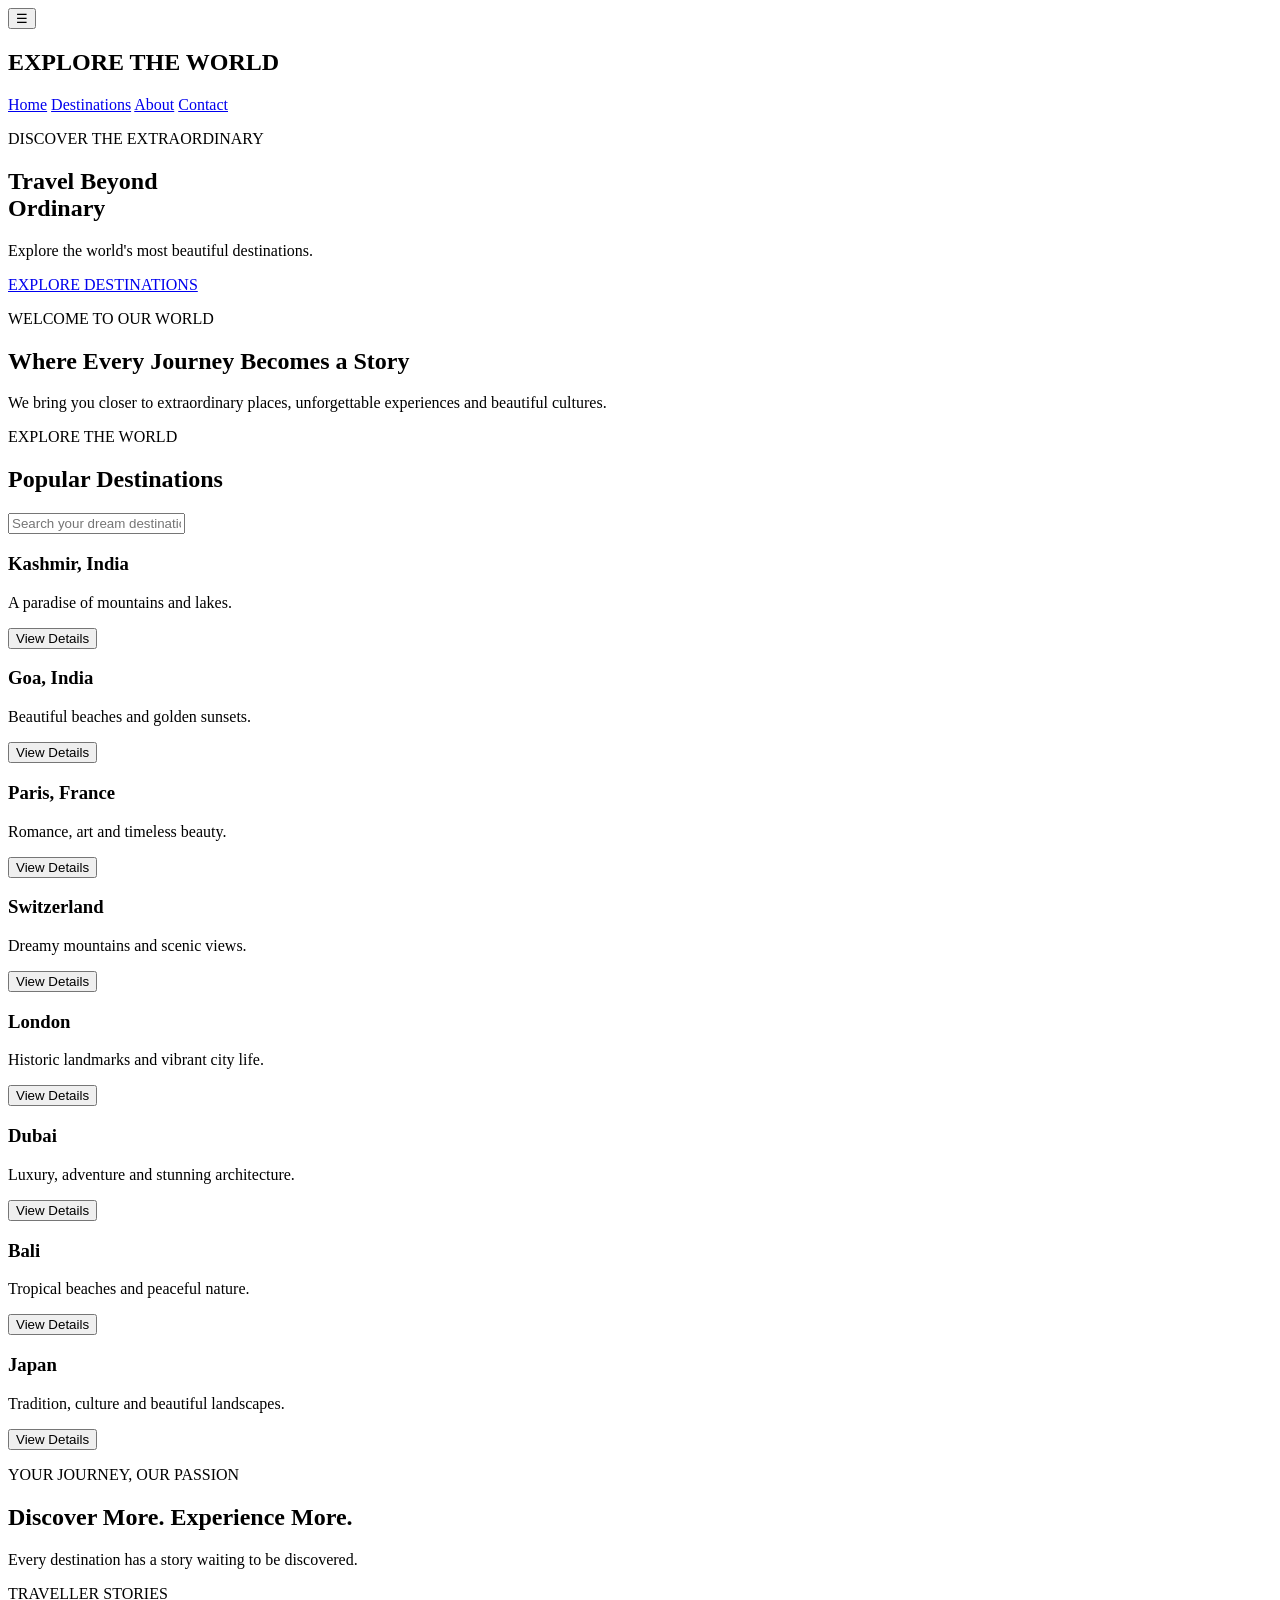
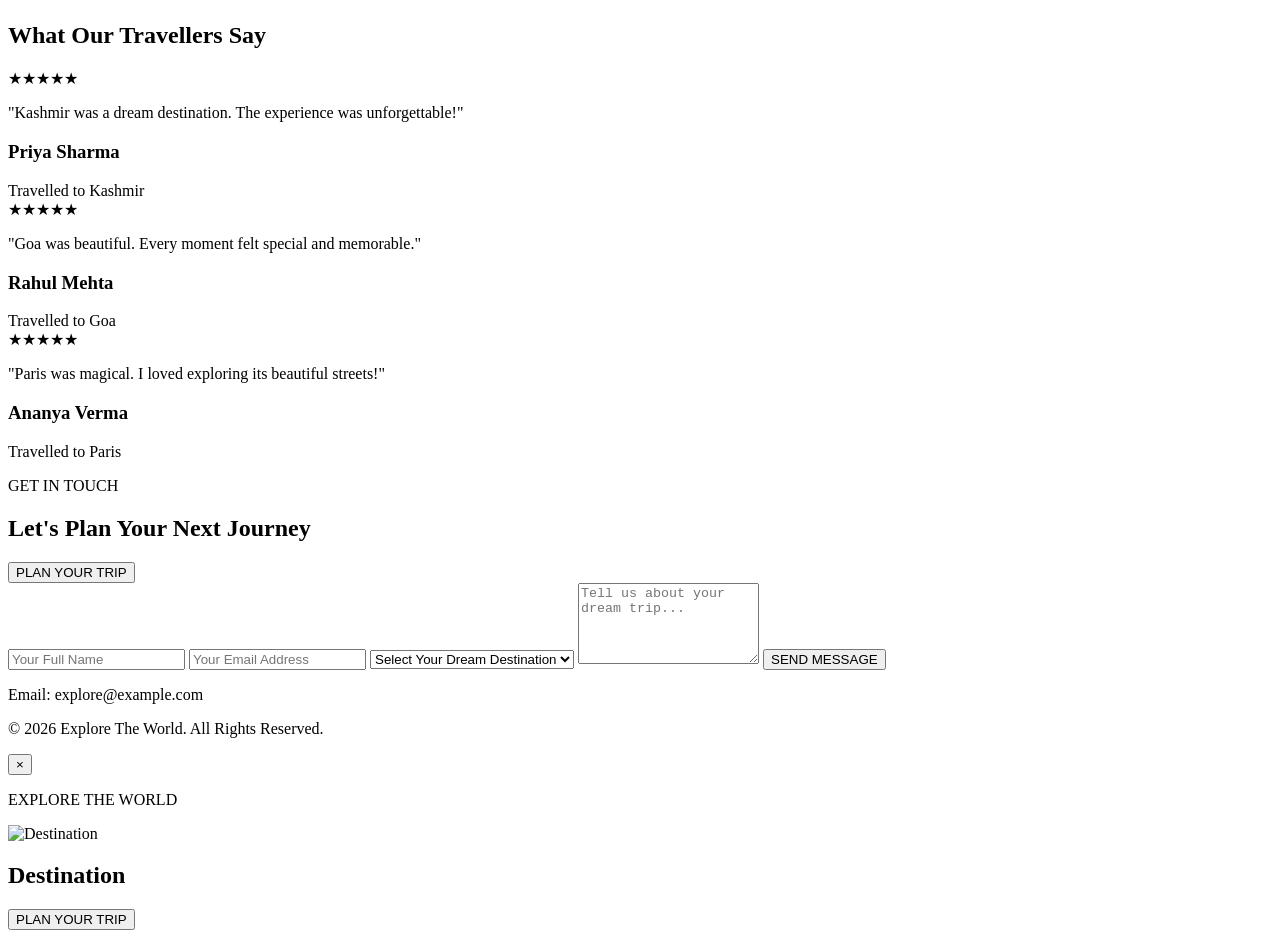
==== index.html @ d8fcb51d "Create index.html" ====
<!DOCTYPE html>
<html lang="en">

<head>
    <meta charset="UTF-8">
    <meta name="viewport" content="width=device-width, initial-scale=1.0">
    <title>Explore The World | Luxury Travel</title>
    <link rel="stylesheet" href="style.css">
</head>
<body>

<header>
    <nav>
<button class="menu-toggle" onclick="toggleMenu()">☰</button>
        <h2>EXPLORE <span>THE WORLD</span></h2>
        <div class="nav-links">
            <a href="#home" onclick="closeMenu()">Home</a>
<a href="#destinations" onclick="closeMenu()">Destinations</a>
<a href="#about" onclick="closeMenu()">About</a>
<a href="#contact" onclick="closeMenu()">Contact</a>
        </div>
    </nav>
</header>

<section class="hero" id="home">
    <p class="tagline">DISCOVER THE EXTRAORDINARY</p>
    <h1>Travel Beyond<br>Ordinary</h1>
    <p>Explore the world's most beautiful destinations.</p>
    <a href="#destinations" class="btn">EXPLORE DESTINATIONS</a>
</section>

<section id="about" class="about">
    <p class="tagline">WELCOME TO OUR WORLD</p>
    <h2>Where Every Journey Becomes a Story</h2>
    <p>We bring you closer to extraordinary places,
    unforgettable experiences and beautiful cultures.</p>
</section>

<section id="destinations">
    <p class="tagline">EXPLORE THE WORLD</p>
    <h2>Popular Destinations</h2>
<input
    type="text"
    id="searchBox"
    placeholder="Search your dream destination..."
    onkeyup="searchDestinations()"
>

    <div class="cards">
        <div class="card">
            <div class="photo kashmir"></div>
            <h3>Kashmir, India</h3>
            <p>A paradise of mountains and lakes.</p>
<button class="details-btn" onclick="showDetails('Kashmir')">View Details</button>
        </div>

        <div class="card">
            <div class="photo goa"></div>
            <h3>Goa, India</h3>
            <p>Beautiful beaches and golden sunsets.</p>
<button class="details-btn" onclick="showDetails('Goa')">View Details</button>
        </div>

        <div class="card">
            <div class="photo paris"></div>
            <h3>Paris, France</h3>
            <p>Romance, art and timeless beauty.</p>
  <button class="details-btn" onclick="showDetails('Paris')">View Details</button>
      </div>

        <div class="card">
            <div class="photo switzerland"></div>
            <h3>Switzerland</h3>
            <p>Dreamy mountains and scenic views.</p>
<button class="details-btn" onclick="showDetails('Switzerland')">View Details</button>
        </div>
<div class="card">
    <div class="photo london"></div>
    <h3>London</h3>
    <p>Historic landmarks and vibrant city life.</p>
    <button class="details-btn" onclick="showDetails('London')">View Details</button>
</div>

<div class="card">
    <div class="photo dubai"></div>
    <h3>Dubai</h3>
    <p>Luxury, adventure and stunning architecture.</p>
    <button class="details-btn" onclick="showDetails('Dubai')">View Details</button>
</div>

<div class="card">
    <div class="photo bali"></div>
    <h3>Bali</h3>
    <p>Tropical beaches and peaceful nature.</p>
    <button class="details-btn" onclick="showDetails('Bali')">View Details</button>
</div>

<div class="card">
    <div class="photo japan"></div>
    <h3>Japan</h3>
    <p>Tradition, culture and beautiful landscapes.</p>
    <button class="details-btn" onclick="showDetails('Japan')">View Details</button>
</div>
    </div>
</section>

<section class="about">
    <p class="tagline">YOUR JOURNEY, OUR PASSION</p>
    <h2>Discover More. Experience More.</h2>
    <p>Every destination has a story waiting to be discovered.</p>
</section>
<section class="testimonials">
    <p class="tagline">TRAVELLER STORIES</p>
    <h2>What Our Travellers Say</h2>

    <div class="review-cards">

        <div class="review-card">
            <div class="stars">★★★★★</div>
            <p>"Kashmir was a dream destination. The experience was unforgettable!"</p>
            <h3>Priya Sharma</h3>
            <span>Travelled to Kashmir</span>
        </div>

        <div class="review-card">
            <div class="stars">★★★★★</div>
            <p>"Goa was beautiful. Every moment felt special and memorable."</p>
            <h3>Rahul Mehta</h3>
            <span>Travelled to Goa</span>
        </div>

        <div class="review-card">
            <div class="stars">★★★★★</div>
            <p>"Paris was magical. I loved exploring its beautiful streets!"</p>
            <h3>Ananya Verma</h3>
            <span>Travelled to Paris</span>
        </div>

    </div>
</section>

<section id="contact" class="contact">
    <p class="tagline">GET IN TOUCH</p>
    <h2>Let's Plan Your Next Journey</h2>
 <button class="details-btn" onclick="closeDetails(); document.getElementById('contact').scrollIntoView({behavior:'smooth'});">
    PLAN YOUR TRIP
</button>
<form class="contact-form" onsubmit="submitForm(event)">

    <input type="text" placeholder="Your Full Name" required>

    <input type="email" placeholder="Your Email Address" required>

    <select required>
        <option value="">Select Your Dream Destination</option>
        <option>Kashmir</option>
        <option>Goa</option>
        <option>Paris</option>
        <option>Switzerland</option>
    </select>

    <textarea placeholder="Tell us about your dream trip..." rows="5" required></textarea>

    <button type="submit" class="details-btn">SEND MESSAGE</button>

</form>
    <p>Email: explore@example.com</p>
</section>

<footer>
    <p>© 2026 Explore The World. All Rights Reserved.</p>
</footer>
<script>
function searchDestinations() {
    let input = document.getElementById("searchBox").value.toLowerCase();

    let cards = document.querySelectorAll(".card");

    cards.forEach(function(card) {
        let name = card.querySelector("h3").innerText.toLowerCase();

        if (name.includes(input)) {
            card.style.display = "block";
        } else {
            card.style.display = "none";
        }
    });
}
function toggleMenu() {
    document.querySelector(".nav-links").classList.toggle("active");
}

function closeMenu() {
    document.querySelector(".nav-links").classList.remove("active");
}f
   function showDetails(place) {
    let destinations = {
        "Kashmir": {
            description: "Explore beautiful valleys, lakes and mountains in Kashmir.",
            location: "Jammu and Kashmir, India",
            bestTime: "March to October",
            attractions: "Dal Lake, Gulmarg and Pahalgam",
            image: "https://images.unsplash.com/photo-1595815771614-ade9d652a65d?w=800"
        },
        "Goa": {
            description: "Enjoy beautiful beaches, sunsets and coastal culture in Goa.",
            location: "Goa, India",
            bestTime: "November to February",
            attractions: "Baga Beach, Fort Aguada and Old Goa",
            image: "https://images.unsplash.com/photo-1512343879784-a960bf40e7f2?w=800"
        },
        "Paris": {
            description: "Discover the Eiffel Tower, museums and beautiful streets of Paris.",
            location: "Paris, France",
            bestTime: "April to June and September to October",
            attractions: "Eiffel Tower, Louvre Museum and Arc de Triomphe",
            image: "https://images.unsplash.com/photo-1502602898657-3e91760cbb34?w=800"
        },
        "Switzerland": {
            description: "Explore scenic mountains, lakes and charming villages.",
            location: "Switzerland, Europe",
            bestTime: "June to September",
            attractions: "Lucerne, Interlaken and Matterhorn",
            image: "https://images.unsplash.com/photo-1531366936337-7c912a4589a7?w=800"
        },
"London": {
    description: "Explore iconic landmarks and vibrant city life.",
    location: "London, England",
    bestTime: "May to September",
    attractions: "Big Ben, London Eye and Tower Bridge",
    image: "london.jpg"
},
"Dubai": {
    description: "Discover luxury, modern architecture and desert adventures.",
    location: "Dubai, United Arab Emirates",
    bestTime: "November to March",
    attractions: "Burj Khalifa, Dubai Mall and Palm Jumeirah",
    image: "https://images.unsplash.com/photo-1512453979798-5ea266f8880c?w=800"
},
"Bali": {
    description: "Enjoy tropical beaches, temples and lush green landscapes.",
    location: "Bali, Indonesia",
    bestTime: "April to October",
    attractions: "Ubud, Tanah Lot and Kuta Beach",
    image: "https://images.unsplash.com/photo-1537996194471-e657df975ab4?w=800"
},
"Japan": {
    description: "Experience traditional culture, modern cities and beautiful scenery.",
    location: "Japan",
    bestTime: "March to May",
    attractions: "Tokyo, Mount Fuji and Kyoto",
    image: "https://images.unsplash.com/photo-1493976040374-85c8e12f0c0e?w=800"
}
    };

    let data = destinations[place];

    document.getElementById("detailImage").src = data.image;
    document.getElementById("detailTitle").innerText = place;
    document.getElementById("detailDescription").innerText = data.description;
    document.getElementById("detailLocation").innerText = "Location: " + data.location;
    document.getElementById("detailBestTime").innerText = "Best Time: " + data.bestTime;
    document.getElementById("detailAttractions").innerText = "Famous Attractions: " + data.attractions;
    document.getElementById("detailsModal").style.display = "flex";
}

function closeDetails() {
    document.getElementById("detailsModal").style.display = "none";
}
function submitForm(event) {
    event.preventDefault();

    alert("Thank you! Your travel enquiry has been received.");

    event.target.reset();
}
    

    </script>
<div id="detailsModal" class="modal">
    <div class="modal-content">
        <button class="close-btn" onclick="closeDetails()">×</button>
        <p class="tagline">EXPLORE THE WORLD</p>
<img id="detailImage" src="" alt="Destination" class="detail-image">
        <h2 id="detailTitle">Destination</h2>
        <p id="detailDescription"></p>
<p id="detailLocation"></p>
<p id="detailBestTime"></p>
<p id="detailAttractions"></p>
<button class="details-btn" onclick="closeDetails(); document.getElementById('contact').scrollIntoView({behavior:'smooth'});">
    PLAN YOUR TRIP
</button>
    </div>
</div>
</body>
</html>
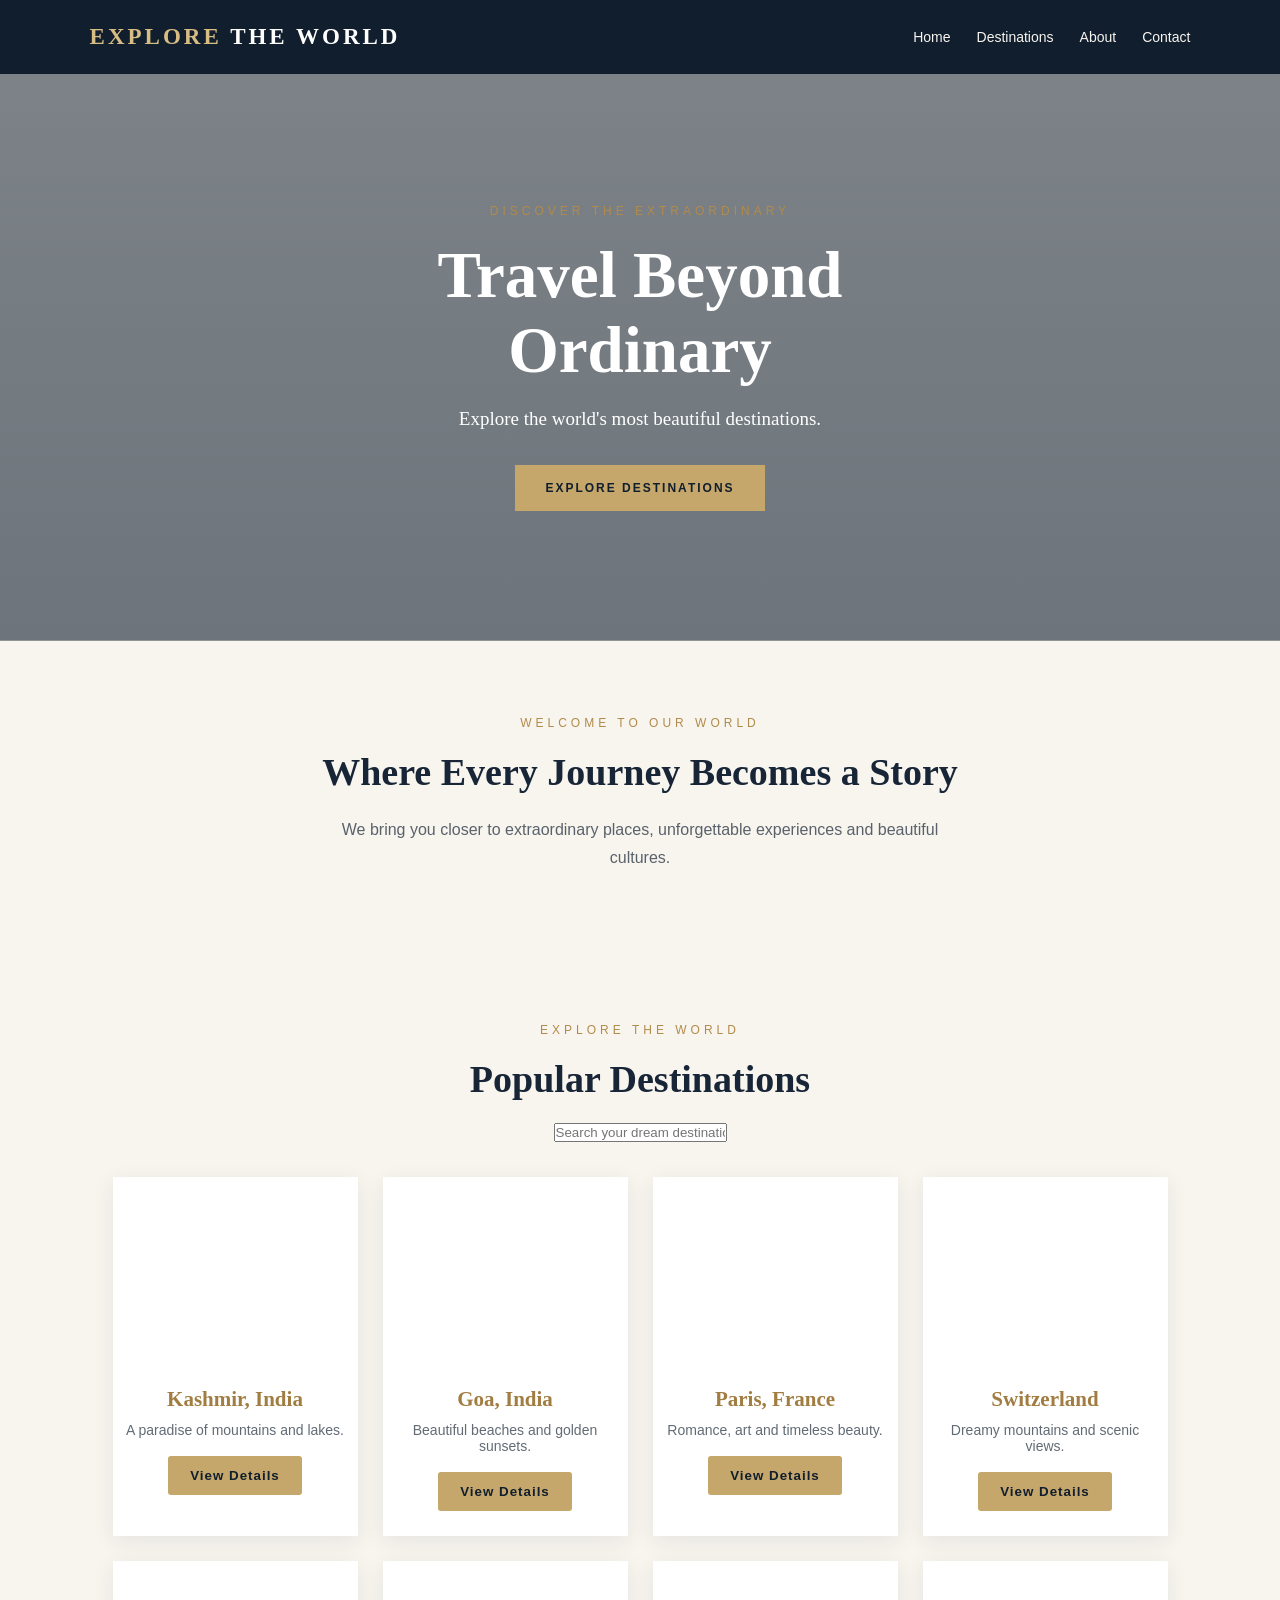
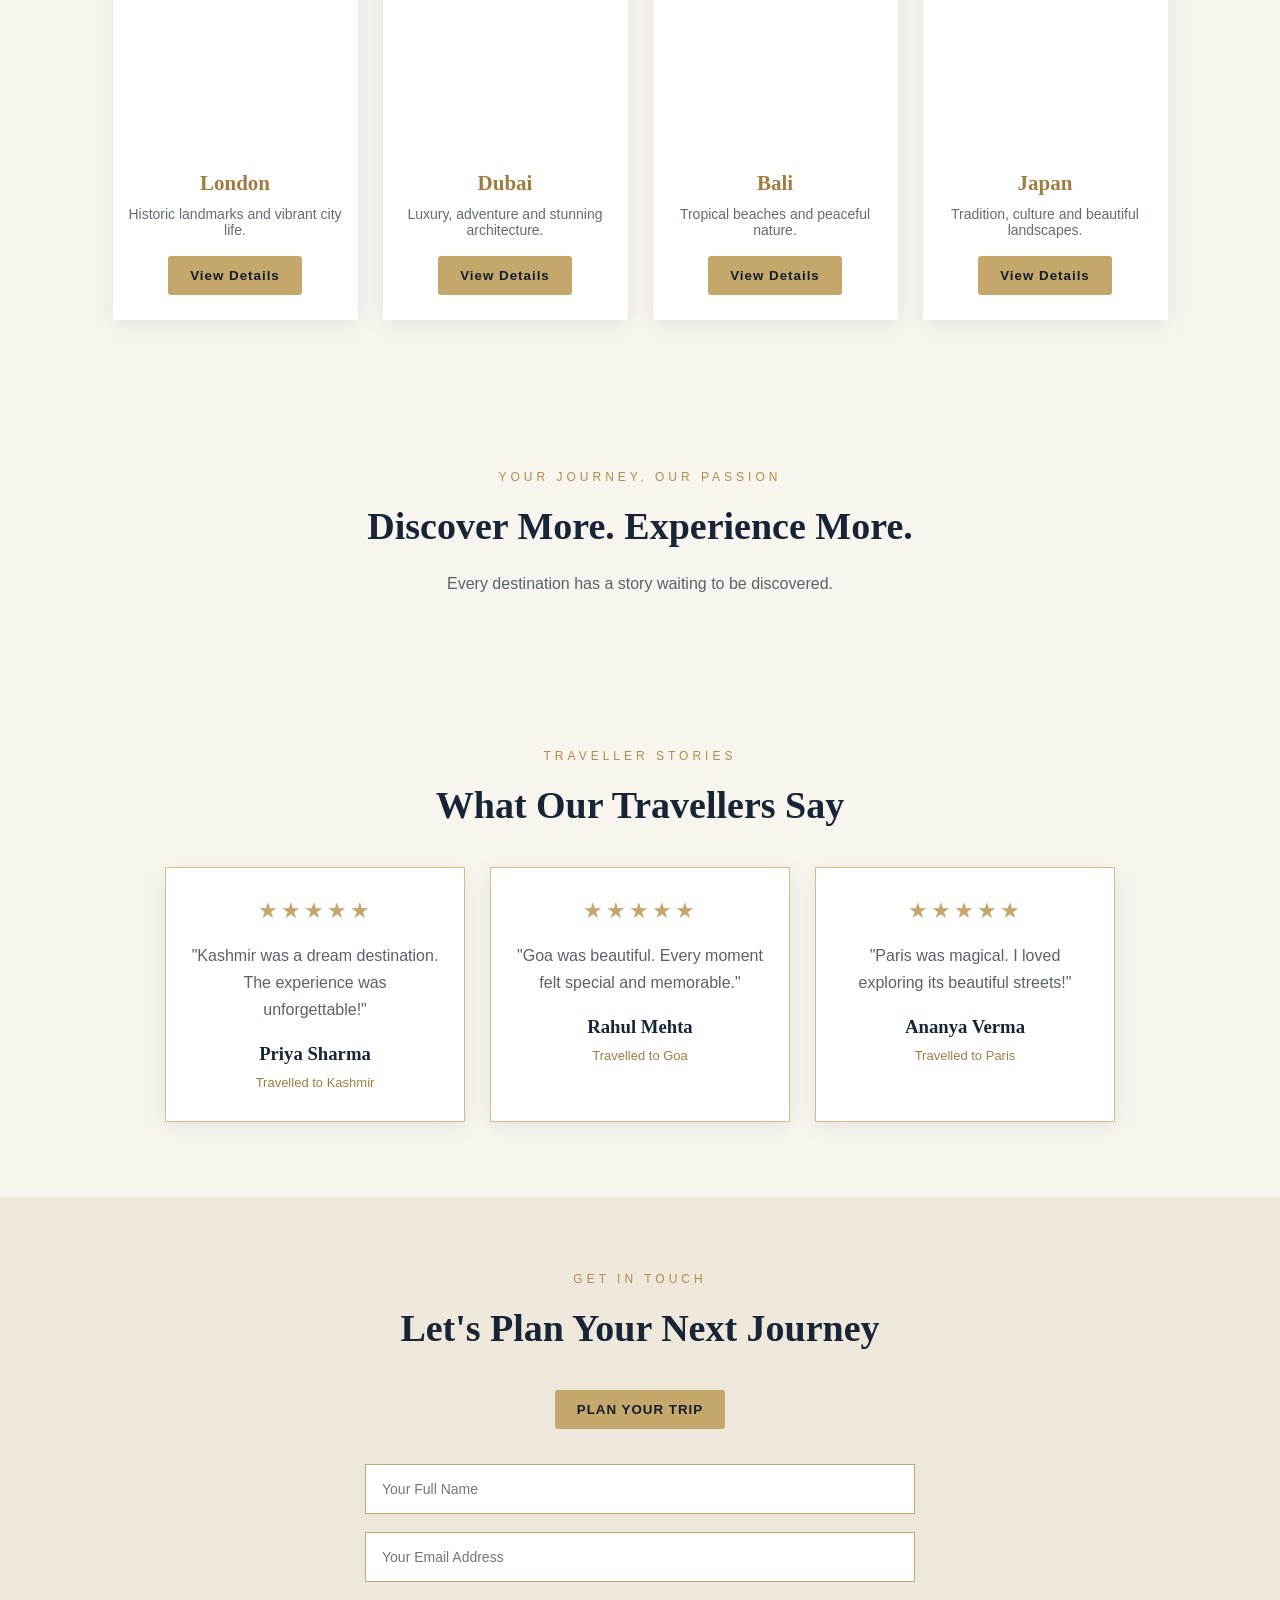
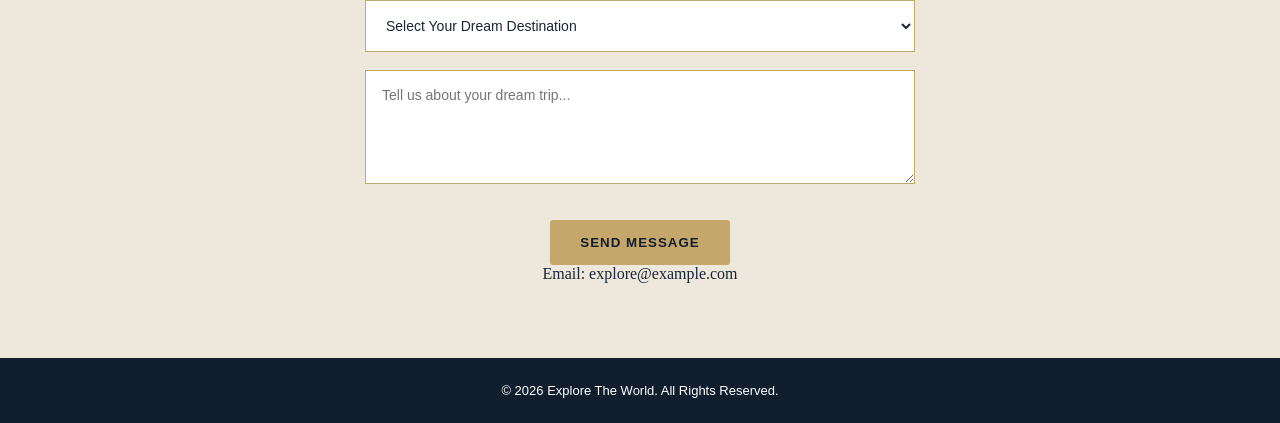
==== commit 27953e6a: "Update index.html" ====
--- a/index.html
+++ b/index.html
@@ -5,7 +5,7 @@
     <meta charset="UTF-8">
     <meta name="viewport" content="width=device-width, initial-scale=1.0">
     <title>Explore The World | Luxury Travel</title>
-    <link rel="stylesheet" href="style.css">
+    <link rel="stylesheet" href="Style-LAPTOP-M3LFI7LJ.css">
 </head>
 <body>
 
--- a/Style-LAPTOP-M3LFI7LJ.css
+++ b/Style-LAPTOP-M3LFI7LJ.css
@@ -0,0 +1,440 @@
+* {
+    margin: 0;
+    padding: 0;
+    box-sizing: border-box;
+}
+
+html {
+    scroll-behavior: smooth;
+}
+
+body {
+    font-family: Georgia, serif;
+    background: #f8f5ef;
+    color: #172536;
+}
+
+nav {
+    background: #101e2d;
+    color: #d8bd83;
+    padding: 24px 7%;
+    display: flex;
+    justify-content: space-between;
+    align-items: center;
+    flex-wrap: wrap;
+}
+
+nav h2 {
+    font-size: 23px;
+    letter-spacing: 3px;
+    white-space: nowrap;
+    flex-shrink: 0;
+}
+nav h2 span {
+    color: white;
+}
+
+.nav-links a {
+    color: #f8f5ef;
+    text-decoration: none;
+    margin-left: 22px;
+    font-family: Arial, sans-serif;
+    font-size: 14px;
+}
+
+.nav-links a:hover {
+    color: #d8bd83;
+}
+
+.hero {
+    min-height: 540px;
+    padding: 130px 20px;
+    text-align: center;
+    color: white;
+    background:
+    linear-gradient(#101e2d88, #101e2d99),
+    url("https://images.unsplash.com/photo-1500530855697-b586d89ba3ee?w=1600");
+    background-size: cover;
+    background-position: center;
+}
+
+.tagline {
+    color: #b18b4b;
+    letter-spacing: 4px;
+    font-family: Arial, sans-serif;
+    font-size: 12px;
+    margin-bottom: 20px;
+}
+
+.hero h1 {
+    font-size: 65px;
+    line-height: 1.15;
+    margin-bottom: 20px;
+}
+
+.hero p:not(.tagline) {
+    font-size: 19px;
+    margin-bottom: 35px;
+}
+
+.btn {
+    display: inline-block;
+    padding: 16px 30px;
+    background: #c5a66b;
+    color: #101e2d;
+    text-decoration: none;
+    letter-spacing: 2px;
+    font-family: Arial, sans-serif;
+    font-size: 12px;
+    font-weight: bold;
+}
+
+.btn:hover {
+    background: white;
+}
+
+section {
+    padding: 75px 7%;
+    text-align: center;
+}
+
+section h2 {
+    font-size: 38px;
+    margin-bottom: 22px;
+    color: #172536;
+}
+
+.about p:not(.tagline) {
+    max-width: 650px;
+    margin: auto;
+    line-height: 1.8;
+    font-family: Arial, sans-serif;
+    color: #59616a;
+}
+
+.cards {
+    display: flex;
+    justify-content: center;
+    flex-wrap: wrap;
+    gap: 25px;
+    margin-top: 35px;
+}
+
+.card {
+    width: 245px;
+    background: white;
+    padding-bottom: 25px;
+    box-shadow: 0 5px 20px #17253615;
+    transition: transform 0.3s;
+}
+
+.card:hover {
+    transform: translateY(-8px);
+}
+
+.photo {
+    height: 190px;
+    background-size: cover;
+    background-position: center;
+}
+
+.kashmir {
+    background-image: url("https://images.unsplash.com/photo-1595815771614-ade9d652a65d?w=600");
+}
+
+.goa {
+    background-image: url("https://images.unsplash.com/photo-1512343879784-a960bf40e7f2?w=600");
+}
+
+.paris {
+    background-image: url("https://images.unsplash.com/photo-1502602898657-3e91760cbb34?w=600");
+}
+
+.switzerland {
+    background-image: url("https://images.unsplash.com/photo-1531366936337-7c912a4589a7?w=600");
+}
+
+.card h3 {
+    color: #a17d42;
+    margin: 20px 10px 10px;
+    font-size: 21px;
+}
+
+.card p {
+    font-family: Arial, sans-serif;
+    font-size: 14px;
+    padding: 0 12px;
+    color: #626b75;
+}
+
+.contact {
+    background: #eee8dc;
+}
+
+footer {
+    background: #101e2d;
+    color: white;
+    text-align: center;
+    padding: 25px;
+    font-family: Arial, sans-serif;
+    font-size: 13px;
+}
+
+.details-btn {
+    background: #c5a66b;
+    color: #101e2d;
+    border: none;
+    padding: 12px 22px;
+    margin-top: 18px;
+    cursor: pointer;
+    font-weight: bold;
+    font-family: Arial, sans-serif;
+    letter-spacing: 1px;
+    border-radius: 3px;
+    transition: 0.3s;
+}
+
+.details-btn:hover {
+    background: #101e2d;
+    color: white;
+    transform: translateY(-3px);
+}
+
+/* Luxury Destination Popup */
+
+.modal {
+    display: none;
+    position: fixed;
+    z-index: 1000;
+    inset: 0;
+    background: rgba(10, 20, 30, 0.85);
+    justify-content: center;
+    align-items: center;
+    padding: 20px;
+}
+
+.modal-content {
+    background: #f8f5ef;
+    padding: 55px 35px;
+    width: 100%;
+    max-width: 500px;
+    text-align: center;
+    position: relative;
+    border: 2px solid #c5a66b;
+    box-shadow: 0 15px 50px #00000055;
+}
+
+.modal-content h2 {
+    font-size: 36px;
+    margin-bottom: 20px;
+    color: #172536;
+}
+
+.modal-content p:not(.tagline) {
+    color: #59616a;
+    font-family: Arial, sans-serif;
+    line-height: 1.8;
+}
+
+.close-btn {
+    position: absolute;
+    top: 12px;
+    right: 18px;
+    background: none;
+    border: none;
+    font-size: 32px;
+    color: #172536;
+    cursor: pointer;
+}
+
+@media (max-width: 600px) {
+    nav {
+        justify-content: center;
+        gap: 18px;
+    }
+
+    .nav-links a {
+        display: inline-block;
+        margin: 8px;
+    }
+
+    .hero h1 {
+        font-size: 42px;
+    }
+
+    section h2 {
+        font-size: 29px;
+    }
+}
+.detail-image {
+    width: 100%;
+    height: 230px;
+    object-fit: cover;
+    margin-bottom: 25px;
+    border: 3px solid #c5a66b;
+}
+
+.modal-content {
+    max-height: 90vh;
+    overflow-y: auto;
+}
+.contact-form {
+    max-width: 550px;
+    margin: 35px auto 0;
+    display: flex;
+    flex-direction: column;
+    gap: 18px;
+}
+
+.contact-form input,
+.contact-form select,
+.contact-form textarea {
+    width: 100%;
+    padding: 16px;
+    border: 1px solid #c5a66b;
+    background: white;
+    color: #172536;
+    font-family: Arial, sans-serif;
+    font-size: 14px;
+    outline: none;
+}
+
+.contact-form input:focus,
+.contact-form select:focus,
+.contact-form textarea:focus {
+    border: 2px solid #101e2d;
+}
+
+.contact-form textarea {
+    resize: vertical;
+}
+
+.contact-form button {
+    align-self: center;
+    padding: 15px 30px;
+}
+/* Testimonials Section */
+
+.testimonials {
+    background: #f8f5ef;
+}
+
+.review-cards {
+    display: flex;
+    justify-content: center;
+    flex-wrap: wrap;
+    gap: 25px;
+    margin-top: 40px;
+}
+
+.review-card {
+    background: white;
+    width: 300px;
+    padding: 30px 25px;
+    border: 1px solid #d8bd83;
+    box-shadow: 0 5px 20px #17253615;
+    transition: transform 0.3s;
+}
+
+.review-card:hover {
+    transform: translateY(-8px);
+}
+
+.stars {
+    color: #c5a66b;
+    font-size: 22px;
+    letter-spacing: 3px;
+    margin-bottom: 18px;
+}
+
+.review-card p {
+    font-family: Arial, sans-serif;
+    color: #59616a;
+    line-height: 1.7;
+    margin-bottom: 20px;
+}
+
+.review-card h3 {
+    color: #172536;
+    margin-bottom: 8px;
+}
+
+.review-card span {
+    color: #a17d42;
+    font-family: Arial, sans-serif;
+    font-size: 13px;
+}
+/* New Destination Photos */
+
+.london {
+    background-image: url("london.jpg");
+    background-size: cover;
+    background-position: center;
+}
+.dubai {
+    background-image: url("https://images.unsplash.com/photo-1512453979798-5ea266f8880c?w=600");
+}
+
+.bali {
+    background-image: url("https://images.unsplash.com/photo-1537996194471-e657df975ab4?w=600");
+}
+
+.japan {
+    background-image: url("https://images.unsplash.com/photo-1493976040374-85c8e12f0c0e?w=600");
+}
+/* Mobile Responsive Design */
+
+@media (max-width: 768px) {
+    .cards {
+        grid-template-columns: repeat(2, 1fr);
+    }
+}
+
+@media (max-width: 480px) {
+    .cards {
+        grid-template-columns: 1fr;
+    }
+}
+/* Mobile Navigation Menu */
+
+.menu-toggle {
+    display: none;
+    background: transparent;
+    color: white;
+    border: none;
+    font-size: 28px;
+    cursor: pointer;
+}
+
+@media (max-width: 768px) {
+    nav {
+        position: relative;
+        justify-content: space-between;
+        flex-wrap: nowrap;
+        gap: 10px;
+    }
+
+    nav h2 {
+        font-size: 17px;
+        letter-spacing: 1px;
+    }
+
+    .menu-toggle {
+        display: block;
+        order: 2;
+    }
+
+    .nav-links {
+        display: none;
+        flex-direction: column;
+        width: 100%;
+        text-align: center;
+        gap: 15px;
+        padding: 15px 0;
+        order: 3;
+    }
+
+    .nav-links.active {
+        display: flex;
+    }
+}
